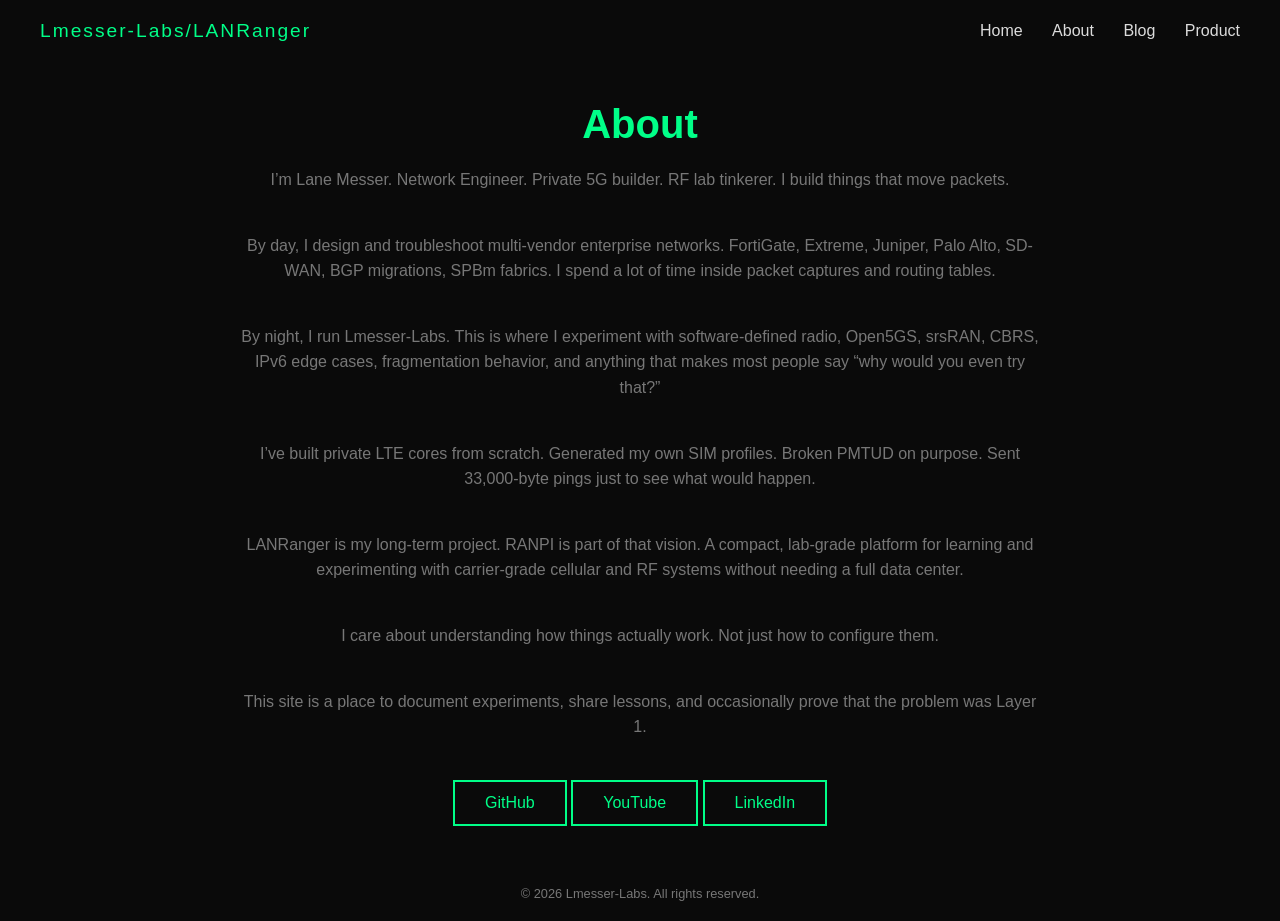
==== about.html @ 113bf59e "added about page" ====
<!DOCTYPE html>
<html lang="en">
<head>
    <meta charset="UTF-8">
    <title>About | Lmesser-Labs / LANRanger</title>
    <meta name="viewport" content="width=device-width, initial-scale=1.0">

    <link href="https://fonts.cdnfonts.com/css/vcr-osd-mono" rel="stylesheet">
    <link rel="stylesheet" href="./css/style.css">
</head>

<body>

<header>
    <div class="logo">Lmesser-Labs/LANRanger</div>
    <nav>
        <a href="./index.html">Home</a>
        <a href="./about.html">About</a>
        <a href="#blog">Blog</a>
        <a href="#product">Product</a>
    </nav>
</header>

<section class="hero">
    <div class="hero-content">

        <h1>About</h1>

        <p>
            I’m Lane Messer. Network Engineer. Private 5G builder. RF lab tinkerer.
            I build things that move packets.
        </p>

        <p>
            By day, I design and troubleshoot multi-vendor enterprise networks.
            FortiGate, Extreme, Juniper, Palo Alto, SD-WAN, BGP migrations, SPBm fabrics.
            I spend a lot of time inside packet captures and routing tables.
        </p>

        <p>
            By night, I run Lmesser-Labs.
            This is where I experiment with software-defined radio, Open5GS,
            srsRAN, CBRS, IPv6 edge cases, fragmentation behavior, and anything
            that makes most people say “why would you even try that?”
        </p>

        <p>
            I’ve built private LTE cores from scratch.
            Generated my own SIM profiles.
            Broken PMTUD on purpose.
            Sent 33,000-byte pings just to see what would happen.
        </p>

        <p>
            LANRanger is my long-term project.
            RANPI is part of that vision.
            A compact, lab-grade platform for learning and experimenting with
            carrier-grade cellular and RF systems without needing a full data center.
        </p>

        <p>
            I care about understanding how things actually work.
            Not just how to configure them.
        </p>

        <p>
            This site is a place to document experiments, share lessons,
            and occasionally prove that the problem was Layer 1.
        </p>

        <div style="margin-top:40px;">
            <a href="https://github.com/lmesserStep" class="cta">GitHub</a>
            <a href="https://www.youtube.com/@LANRanger" class="cta">YouTube</a>
            <a href="https://www.linkedin.com/in/lane-messer-b867b6126/" class="cta">LinkedIn</a>
        </div>

    </div>
</section>

<footer>
    © 2026 Lmesser-Labs. All rights reserved.
</footer>

</body>
</html>
---- css/style.css ----
:root {
    --bg: #0a0a0a;
    --accent: #00ff88;
    --text: #dcdcdc;
    --muted: #777;
}

/* Reset */
* {
    box-sizing: border-box;
    margin: 0;
    padding: 0;
}

/* Base */
body {
    background: var(--bg);
    color: var(--text);
    font-family: 'VCR OSD Mono', sans-serif;
    display: flex;
    flex-direction: column;
    min-height: 100vh;
}

/* Header */
header {
    padding: 20px 40px;
    display: flex;
    justify-content: space-between;
    align-items: center;
}

.logo {
    font-size: 1.2rem;
    color: var(--accent);
    letter-spacing: 2px;
}

nav a {
    text-decoration: none;
    color: var(--text);
    margin-left: 25px;
    transition: color 0.2s ease;
}

nav a:hover {
    color: var(--accent);
}

/* Hero Section */
.hero {
    flex: 1;
    display: flex;
    justify-content: center;
    align-items: center;
    text-align: center;
    padding: 40px 20px;
}

.hero-content {
    max-width: 800px;
}

h1 {
    font-size: 2.5rem;
    margin-bottom: 20px;
    color: var(--accent);
}

p {
    font-size: 1rem;
    color: var(--muted);
    margin-bottom: 40px;
    line-height: 1.6;
}

/* CTA Button */
.cta {
    display: inline-block;
    padding: 12px 30px;
    border: 2px solid var(--accent);
    color: var(--accent);
    text-decoration: none;
    transition: all 0.2s ease;
}

.cta:hover {
    background: var(--accent);
    color: #000;
}

/* Footer */
footer {
    text-align: center;
    padding: 20px;
    font-size: 0.8rem;
    color: var(--muted);
}


@media (max-width: 768px) {
    h1 {
        font-size: 1.8rem;
    }

    nav {
        display: none;
    }
}


.tcpdump-container {
    position: relative;
    margin-top: 40px;
    height: 200px;
    overflow: hidden;
    text-align: left;
    pointer-events: none;
}

#tcpdump-output {
    font-size: 0.75rem;
    line-height: 1.3;
    color: rgba(0, 255, 136, 0.4);
    white-space: pre-wrap;
    font-family: 'VCR OSD Mono', monospace;
}


.tcpdump-container::after {
    content: "";
    position: absolute;
    top: 0;
    left: 0;
    right: 0;
    bottom: 0;
    background: repeating-linear-gradient(
        to bottom,
        rgba(0,0,0,0) 0px,
        rgba(0,0,0,0) 2px,
        rgba(0,0,0,0.15) 3px
    );
    pointer-events: none;
}
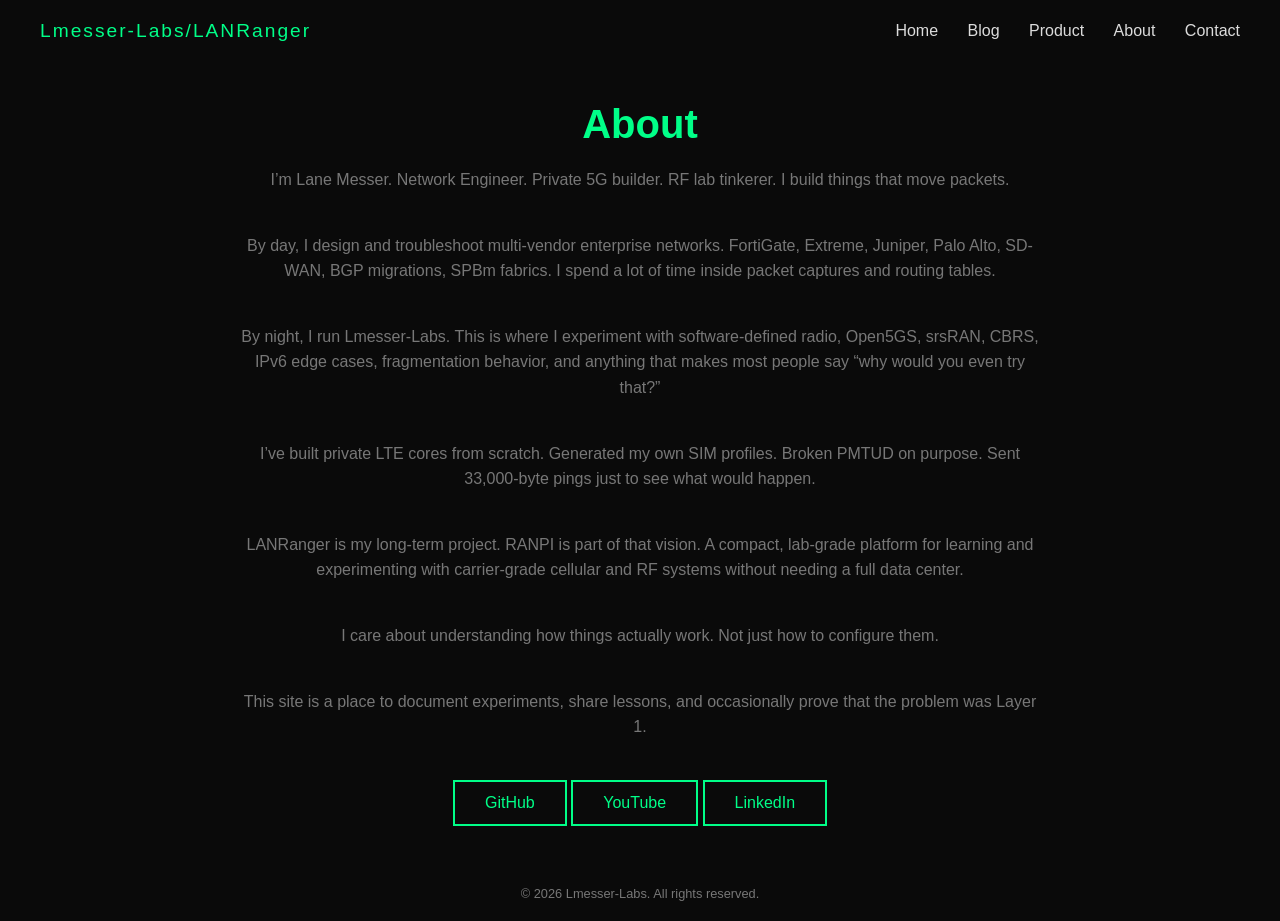
==== commit a98e2d1c: "fixed navigation" ====
--- a/about.html
+++ b/about.html
@@ -15,9 +15,10 @@
     <div class="logo">Lmesser-Labs/LANRanger</div>
     <nav>
         <a href="./index.html">Home</a>
-        <a href="./about.html">About</a>
         <a href="#blog">Blog</a>
         <a href="#product">Product</a>
+        <a href="./about.html">About</a>
+        <a href="#contact">Contact</a>
     </nav>
 </header>
 
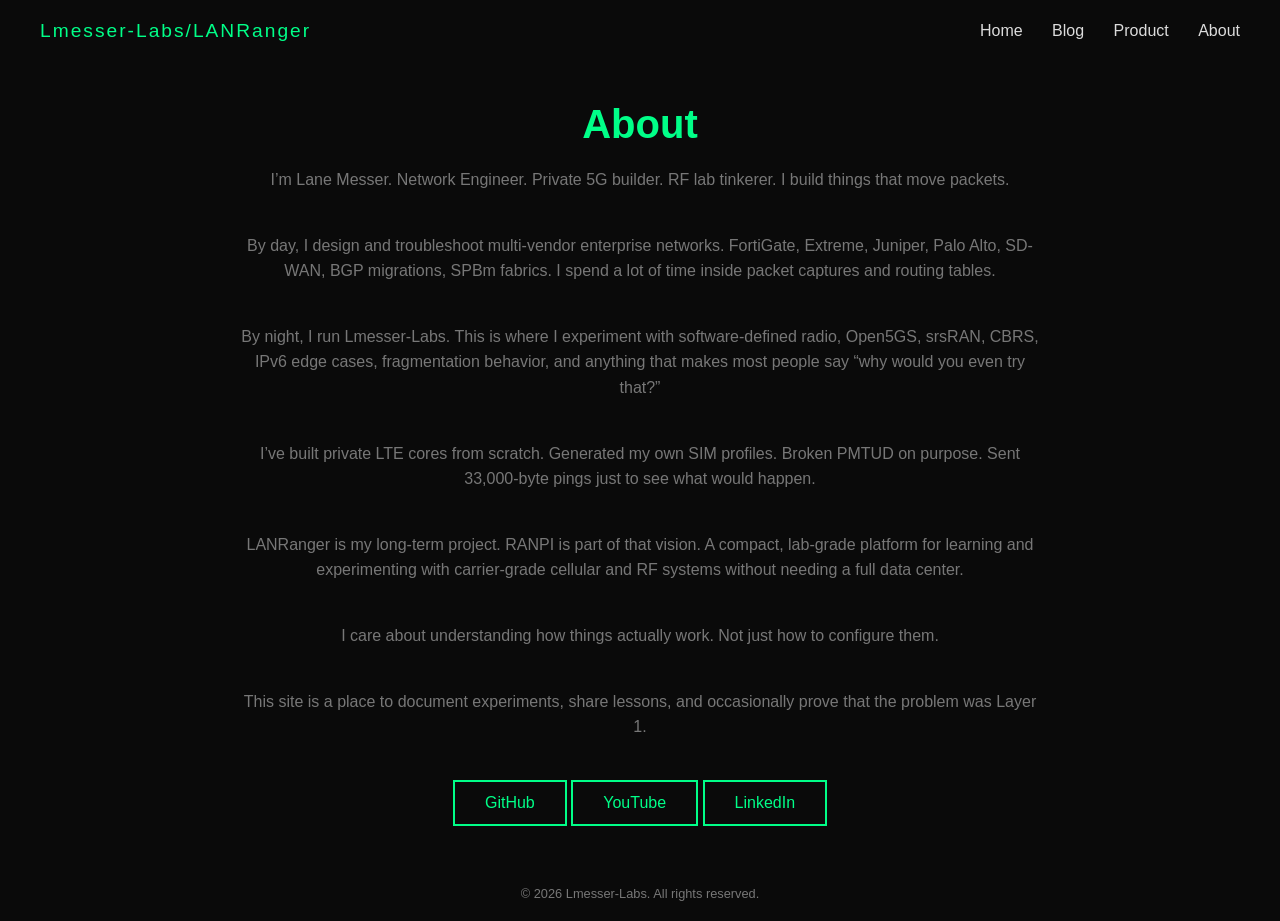
==== commit 678743e7: "moved style to stylecss" ====
--- a/about.html
+++ b/about.html
@@ -18,7 +18,6 @@
         <a href="#blog">Blog</a>
         <a href="#product">Product</a>
         <a href="./about.html">About</a>
-        <a href="#contact">Contact</a>
     </nav>
 </header>
 
--- a/css/style.css
+++ b/css/style.css
@@ -99,12 +99,26 @@
 
 
 @media (max-width: 768px) {
-    h1 {
-        font-size: 1.8rem;
+
+    header {
+        flex-direction: column;
+        gap: 15px;
     }
 
     nav {
-        display: none;
+        display: flex;
+        flex-wrap: wrap;
+        justify-content: center;
+        gap: 10px;
+    }
+
+    nav a {
+        margin-left: 0;
+        font-size: 0.9rem;
+    }
+
+    h1 {
+        font-size: 1.8rem;
     }
 }
 
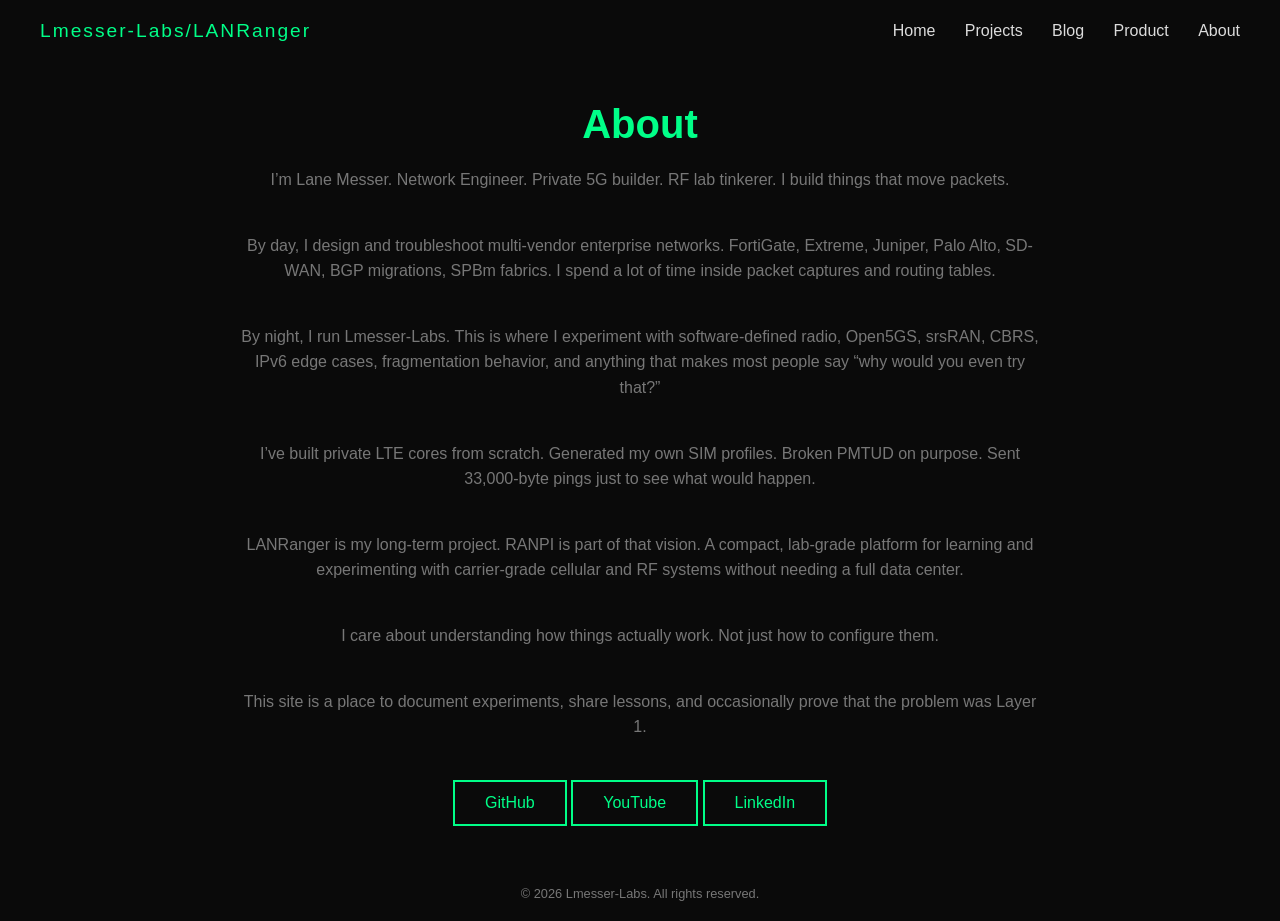
==== commit 7e0002e5: "fixed navigation" ====
--- a/about.html
+++ b/about.html
@@ -14,10 +14,11 @@
 <header>
     <div class="logo">Lmesser-Labs/LANRanger</div>
     <nav>
-        <a href="./index.html">Home</a>
-        <a href="#blog">Blog</a>
-        <a href="#product">Product</a>
-        <a href="./about.html">About</a>
+            <a href="./index.html">Home</a>
+            <a href="./projects.html">Projects</a>
+            <a href="#blog">Blog</a>
+            <a href="#product">Product</a>
+            <a href="./about.html">About</a>
     </nav>
 </header>
 
--- a/css/style.css
+++ b/css/style.css
@@ -122,6 +122,14 @@
     }
 }
 
+.hero-content a {
+    color: #00ff88;
+    text-decoration: none;
+}
+
+.hero-content a:hover {
+    text-shadow: 0 0 6px #00ff88;
+}
 
 .tcpdump-container {
     position: relative;
@@ -155,4 +163,101 @@
         rgba(0,0,0,0.15) 3px
     );
     pointer-events: none;
+}
+
+
+/* ========================================
+   Projects Page Layout
+   ======================================== */
+
+.projects-page {
+    flex: 1;
+    padding: 60px 40px 40px;
+    max-width: 960px;
+    margin: 0 auto;
+    width: 100%;
+}
+
+.projects-header {
+    text-align: center;
+    margin-bottom: 60px;
+}
+
+.projects-header p {
+    max-width: 680px;
+    margin-left: auto;
+    margin-right: auto;
+    margin-bottom: 12px;
+}
+
+.projects-header p:last-child {
+    margin-bottom: 0;
+}
+
+.project-list {
+    display: flex;
+    flex-direction: column;
+}
+
+.project-card {
+    text-align: left;
+    padding: 28px 0 28px 24px;
+    border-left: 2px solid var(--muted);
+    border-bottom: 1px solid rgba(220, 220, 220, 0.05);
+    transition: border-left-color 0.2s ease;
+}
+
+.project-card:last-child {
+    border-bottom: none;
+}
+
+.project-card:hover {
+    border-left-color: var(--accent);
+}
+
+.project-card h2 {
+    font-size: 1.15rem;
+    color: var(--accent);
+    margin-bottom: 14px;
+    letter-spacing: 1px;
+}
+
+.project-card p {
+    font-size: 0.9rem;
+    color: var(--muted);
+    margin-bottom: 10px;
+    line-height: 1.6;
+}
+
+.project-card p:last-of-type {
+    margin-bottom: 16px;
+}
+
+.project-note {
+    opacity: 0.6;
+}
+
+.project-link {
+    display: inline-block;
+    font-size: 0.85rem;
+    color: var(--accent);
+    text-decoration: none;
+    letter-spacing: 1px;
+    opacity: 0.7;
+    transition: opacity 0.2s ease, text-shadow 0.2s ease;
+}
+
+.project-link:hover {
+    opacity: 1;
+    text-shadow: 0 0 6px var(--accent);
+}
+
+@media (max-width: 768px) {
+    .projects-page {
+        padding: 40px 20px;
+    }
+
+    .project-card {
+        padding: 24px 0 24px 16px;
+    }
 }
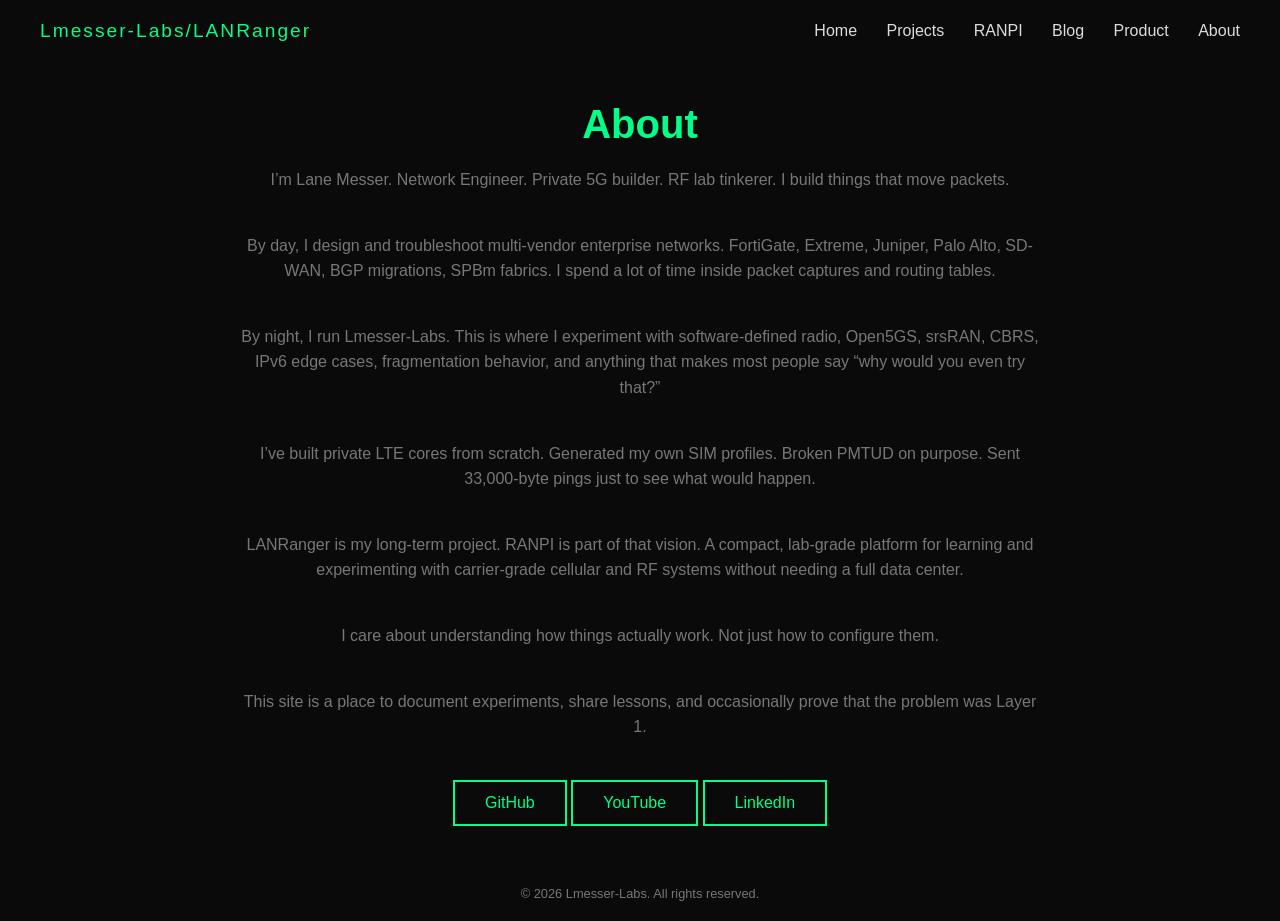
==== commit 8fb1a1a7: "added ranpi initial pages" ====
--- a/about.html
+++ b/about.html
@@ -16,6 +16,7 @@
     <nav>
             <a href="./index.html">Home</a>
             <a href="./projects.html">Projects</a>
+            <a href="./ranpi.html">RANPI</a>
             <a href="#blog">Blog</a>
             <a href="#product">Product</a>
             <a href="./about.html">About</a>
--- a/css/style.css
+++ b/css/style.css
@@ -134,18 +134,20 @@
 .tcpdump-container {
     position: relative;
     margin-top: 40px;
-    height: 200px;
+    height: 360px;
     overflow: hidden;
     text-align: left;
     pointer-events: none;
 }
 
-#tcpdump-output {
+#tcpdump-output,
+.as-output {
     font-size: 0.75rem;
     line-height: 1.3;
-    color: rgba(0, 255, 136, 0.4);
+    color: rgba(0, 255, 136, 0.65);
     white-space: pre-wrap;
     font-family: 'VCR OSD Mono', monospace;
+    margin: 0;
 }
 
 
@@ -260,4 +262,355 @@
     .project-card {
         padding: 24px 0 24px 16px;
     }
+}
+#bgp-output {
+    background: #050505;
+    color: #33ff77;
+    font-family: "JetBrains Mono", "Fira Code", Consolas, monospace;
+    font-size: 0.85rem;
+    padding: 1rem;
+    border-radius: 12px;
+    height: 320px;
+    overflow-y: hidden;
+    box-shadow: 0 0 25px rgba(51, 255, 119, 0.15);
+    border: 1px solid rgba(51, 255, 119, 0.25);
+    white-space: pre-wrap;
+}
+/* Fake Router CLI */
+
+.terminal-section {
+    width: 100%;
+    max-width: 1200px;
+    margin: 35px auto 0;
+}
+
+.terminal-wrapper {
+    background: #050505;
+    border: 1px solid var(--accent);
+    box-shadow: 0 0 18px rgba(0, 255, 136, 0.25);
+    border-radius: 8px;
+    overflow: hidden;
+    text-align: left;
+    width: min(100%, 1100px);
+    margin-left: auto;
+    margin-right: auto;
+}
+
+.terminal-titlebar {
+    background: #101010;
+    color: var(--accent);
+    padding: 10px 14px;
+    border-bottom: 1px solid rgba(0, 255, 136, 0.45);
+    display: flex;
+    justify-content: space-between;
+    align-items: center;
+    gap: 12px;
+    font-size: clamp(0.65rem, 1.6vw, 0.85rem);
+    white-space: nowrap;
+    overflow: hidden;
+}
+
+.terminal-titlebar span:first-child {
+    overflow: hidden;
+    text-overflow: ellipsis;
+}
+
+.terminal-buttons {
+    display: flex;
+    gap: 6px;
+    flex-shrink: 0;
+}
+
+.terminal-dot {
+    width: 10px;
+    height: 10px;
+    border-radius: 50%;
+    background: var(--accent);
+    opacity: 0.7;
+}
+
+.terminal {
+    padding: clamp(12px, 2vw, 18px);
+    height: clamp(420px, 62vh, 680px);
+    overflow: auto;
+    color: var(--accent);
+    font-family: 'VCR OSD Mono', "JetBrains Mono", "Fira Code", Consolas, monospace;
+    font-size: clamp(0.68rem, 1.35vw, 0.9rem);
+    line-height: 1.4;
+    white-space: pre;
+    cursor: text;
+    tab-size: 4;
+    -webkit-overflow-scrolling: touch;
+}
+
+.terminal-line {
+    display: flex;
+    align-items: center;
+    min-width: max-content;
+}
+
+.prompt {
+    color: var(--accent);
+    margin-right: 8px;
+    flex-shrink: 0;
+}
+
+.terminal-input {
+    background: transparent;
+    border: none;
+    color: var(--accent);
+    font-family: inherit;
+    font-size: inherit;
+    outline: none;
+    min-width: 260px;
+    width: 100%;
+}
+
+.terminal-output {
+    margin-bottom: 8px;
+    min-width: max-content;
+}
+
+.terminal-help {
+    color: var(--text);
+    opacity: 0.85;
+    font-size: clamp(0.7rem, 1.4vw, 0.85rem);
+    margin-top: 10px;
+    text-align: center;
+}
+
+/* Let AS page breathe wider than the normal homepage hero */
+.as-page .hero-content {
+    width: 100%;
+    max-width: 1200px;
+}
+
+/* Optional: cleaner mobile spacing */
+@media (max-width: 768px) {
+    .hero {
+        padding: 28px 10px;
+        align-items: flex-start;
+    }
+
+    .terminal-wrapper {
+        border-radius: 6px;
+    }
+
+    .terminal {
+        height: 60vh;
+        min-height: 420px;
+    }
+
+    .terminal-dot {
+        width: 8px;
+        height: 8px;
+    }
+}
+
+/* ========================================
+   RANPI Page
+   ======================================== */
+
+.ranpi-page {
+    flex: 1;
+    padding: 60px 40px 60px;
+    max-width: 860px;
+    margin: 0 auto;
+    width: 100%;
+}
+
+.ranpi-hero {
+    text-align: center;
+    margin-bottom: 70px;
+}
+
+.ranpi-hero h1 {
+    font-size: 3rem;
+    letter-spacing: 6px;
+    margin-bottom: 12px;
+}
+
+.ranpi-hero .subtitle {
+    font-size: 0.95rem;
+    color: var(--muted);
+    letter-spacing: 2px;
+    margin-bottom: 0;
+}
+
+.ranpi-section {
+    margin-bottom: 60px;
+}
+
+.ranpi-section h2 {
+    font-size: 1.1rem;
+    color: var(--accent);
+    letter-spacing: 2px;
+    margin-bottom: 20px;
+    padding-bottom: 8px;
+    border-bottom: 1px solid rgba(0, 255, 136, 0.2);
+}
+
+.ranpi-section p {
+    font-size: 0.92rem;
+    color: var(--muted);
+    line-height: 1.8;
+    margin-bottom: 18px;
+}
+
+.ranpi-section p:last-child {
+    margin-bottom: 0;
+}
+
+.ranpi-section p em {
+    color: var(--text);
+    font-style: normal;
+}
+
+.feature-grid {
+    display: grid;
+    grid-template-columns: 1fr 1fr;
+    gap: 14px;
+    margin-top: 6px;
+}
+
+.feature-item {
+    padding: 14px 16px;
+    border-left: 2px solid rgba(0, 255, 136, 0.35);
+    font-size: 0.85rem;
+    color: var(--muted);
+    line-height: 1.5;
+}
+
+.feature-item .feature-label {
+    display: block;
+    color: var(--accent);
+    font-size: 0.8rem;
+    letter-spacing: 1px;
+    margin-bottom: 4px;
+}
+
+.stack-list {
+    display: flex;
+    flex-direction: column;
+    gap: 10px;
+    margin-top: 6px;
+}
+
+.stack-row {
+    display: flex;
+    align-items: baseline;
+    gap: 16px;
+    font-size: 0.88rem;
+}
+
+.stack-key {
+    color: var(--accent);
+    letter-spacing: 1px;
+    min-width: 160px;
+    flex-shrink: 0;
+}
+
+.stack-val {
+    color: var(--muted);
+}
+
+.ranpi-cta-row {
+    display: flex;
+    gap: 16px;
+    flex-wrap: wrap;
+    margin-top: 10px;
+}
+
+.ranpi-cta-row .cta {
+    font-size: 0.85rem;
+    padding: 10px 24px;
+}
+
+.callout {
+    border-left: 3px solid var(--accent);
+    padding: 16px 20px;
+    background: rgba(0, 255, 136, 0.03);
+    margin: 28px 0;
+}
+
+.callout p {
+    margin-bottom: 0;
+    font-size: 0.9rem;
+    color: var(--text);
+    line-height: 1.7;
+}
+
+.stl-list {
+    display: flex;
+    flex-direction: column;
+    gap: 12px;
+    margin-top: 6px;
+}
+
+.stl-item {
+    display: flex;
+    align-items: baseline;
+    justify-content: space-between;
+    padding: 14px 16px;
+    border-left: 2px solid rgba(0, 255, 136, 0.35);
+    gap: 20px;
+}
+
+.stl-item-info {
+    display: flex;
+    flex-direction: column;
+    gap: 4px;
+}
+
+.stl-item-name {
+    font-size: 0.88rem;
+    color: var(--text);
+    letter-spacing: 1px;
+}
+
+.stl-item-desc {
+    font-size: 0.8rem;
+    color: var(--muted);
+    line-height: 1.5;
+}
+
+.stl-link {
+    display: inline-block;
+    font-size: 0.8rem;
+    color: var(--accent);
+    text-decoration: none;
+    letter-spacing: 1px;
+    opacity: 0.5;
+    white-space: nowrap;
+    cursor: not-allowed;
+    flex-shrink: 0;
+}
+
+.stl-link.coming-soon::after {
+    content: " (coming soon)";
+    font-size: 0.7rem;
+    opacity: 0.6;
+}
+
+@media (max-width: 768px) {
+    .ranpi-page {
+        padding: 40px 20px 50px;
+    }
+
+    .ranpi-hero h1 {
+        font-size: 2rem;
+    }
+
+    .feature-grid {
+        grid-template-columns: 1fr;
+    }
+
+    .stack-key {
+        min-width: 120px;
+    }
+
+    .stl-item {
+        flex-direction: column;
+        gap: 10px;
+    }
 }
